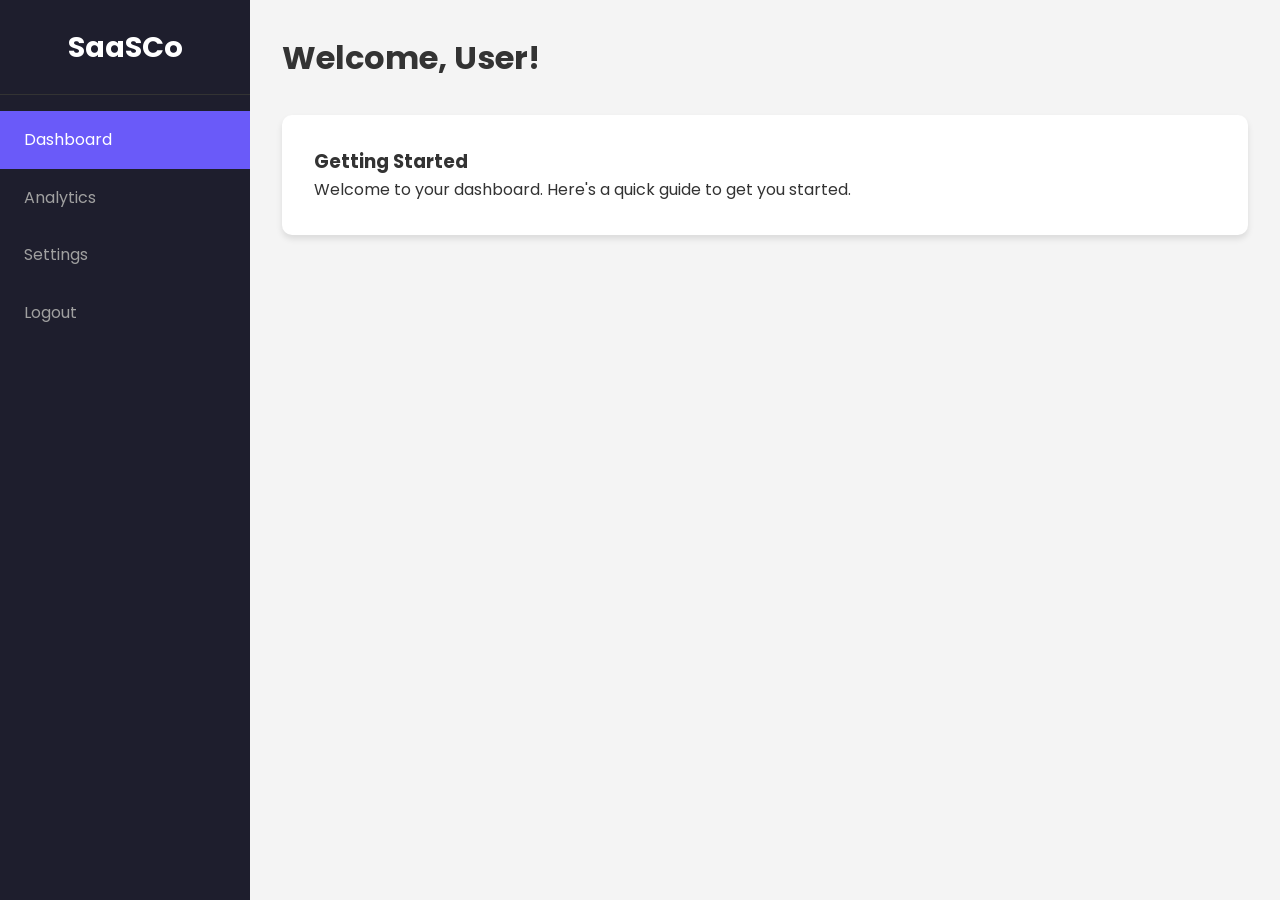
==== dashboard.html @ 93245f71 "feat: build modern saas landing page, dashboard, login and sign up with only html, css, and js" ====
<!DOCTYPE html>
<html lang="en">
<head>
    <meta charset="UTF-8">
    <meta name="viewport" content="width=device-width, initial-scale=1.0">
    <title>Dashboard - SaaSCo</title>
    <link rel="stylesheet" href="css/style.css">
</head>
<body>
    <div class="dashboard-layout">
        <aside class="sidebar">
            <div class="sidebar-header">
                <a href="index.html" class="logo">SaaSCo</a>
            </div>
            <nav class="sidebar-nav">
                <ul>
                    <li class="active"><a href="dashboard.html">Dashboard</a></li>
                    <li><a href="#">Analytics</a></li>
                    <li><a href="#">Settings</a></li>
                    <li><a href="login.html">Logout</a></li>
                </ul>
            </nav>
        </aside>
        <main class="main-content">
            <header class="main-content-header">
                <h2>Welcome, User!</h2>
            </header>
            <div class="content">
                <div class="card">
                    <h3>Getting Started</h3>
                    <p>Welcome to your dashboard. Here's a quick guide to get you started.</p>
                </div>
            </div>
        </main>
    </div>
    <script src="js/main.js"></script>
</body>
</html>
---- css/style.css ----
@import url('https://fonts.googleapis.com/css2?family=Poppins:wght@300;400;600;700&display=swap');

:root {
    --primary-color: #6a5af9;
    --secondary-color: #f7f7f7;
    --text-color: #333;
    --light-gray: #f4f4f4;
    --dark-gray: #555;
    --white: #fff;
    --font-family: 'Poppins', sans-serif;
}

* {
    box-sizing: border-box;
    margin: 0;
    padding: 0;
}

body {
    font-family: var(--font-family);
    line-height: 1.6;
    color: var(--text-color);
    background-color: var(--white);
}

.container {
    max-width: 1100px;
    margin: 0 auto;
    padding: 0 20px;
}

.main-header {
    background: var(--white);
    box-shadow: 0 2px 4px rgba(0,0,0,0.1);
    padding: 1rem 0;
    position: sticky;
    top: 0;
    z-index: 1000;
}

.main-header .container {
    display: flex;
    justify-content: space-between;
    align-items: center;
}

.logo {
    font-size: 1.8rem;
    font-weight: 700;
    color: var(--primary-color);
    text-decoration: none;
}

.main-nav ul {
    list-style: none;
    display: flex;
    align-items: center;
}

.main-nav ul li {
    margin-left: 2rem;
}

.main-nav ul li a {
    text-decoration: none;
    color: var(--dark-gray);
    font-weight: 600;
    transition: color 0.3s ease;
}

.main-nav ul li a:hover {
    color: var(--primary-color);
}

.btn {
    padding: 10px 20px;
    border-radius: 5px;
    text-decoration: none;
    font-weight: 600;
    transition: background-color 0.3s ease, color 0.3s ease;
}

.btn-primary {
    background-color: var(--primary-color);
    color: var(--white);
    border: 2px solid var(--primary-color);
}

.btn-primary:hover {
    background-color: #5a4af1;
}

.hero {
    background: linear-gradient(to right, #6a5af9, #d667d9);
    color: var(--white);
    text-align: center;
    padding: 100px 0;
}

.hero-content {
    max-width: 800px;
    margin: 0 auto;
}

.hero-title {
    font-size: 3.5rem;
    font-weight: 700;
    margin-bottom: 1rem;
}

.hero-subtitle {
    font-size: 1.2rem;
    font-weight: 300;
    margin-bottom: 2rem;
}

.btn-lg {
    padding: 15px 30px;
    font-size: 1.2rem;
}

.main-footer {
    background: var(--light-gray);
    color: var(--dark-gray);
    text-align: center;
    padding: 2rem 0;
    margin-top: 5rem;
}

/* Auth Pages */
.auth-container {
    display: flex;
    justify-content: center;
    align-items: center;
    min-height: 100vh;
    background-color: var(--light-gray);
}

.auth-form {
    background: var(--white);
    padding: 3rem;
    border-radius: 10px;
    box-shadow: 0 10px 25px rgba(0,0,0,0.1);
    width: 100%;
    max-width: 450px;
    text-align: center;
}

.auth-logo {
    margin-bottom: 1.5rem;
    display: inline-block;
}

.auth-title {
    font-size: 2rem;
    font-weight: 700;
    margin-bottom: 0.5rem;
}

.auth-subtitle {
    color: var(--dark-gray);
    margin-bottom: 2rem;
}

.form-group {
    margin-bottom: 1.5rem;
    text-align: left;
}

.form-group label {
    display: block;
    font-weight: 600;
    margin-bottom: 0.5rem;
}

.form-group input {
    width: 100%;
    padding: 12px 15px;
    border: 1px solid #ddd;
    border-radius: 5px;
    font-size: 1rem;
}

.btn-block {
    width: 100%;
    padding: 15px;
    font-size: 1.1rem;
}

.auth-switch {
    margin-top: 2rem;
    color: var(--dark-gray);
}

.auth-switch a {
    color: var(--primary-color);
    font-weight: 600;
    text-decoration: none;
}

/* Dashboard */
.dashboard-layout {
    display: flex;
    min-height: 100vh;
}

.sidebar {
    width: 250px;
    background: #1e1e2d;
    color: var(--white);
    display: flex;
    flex-direction: column;
}

.sidebar-header {
    padding: 1.5rem;
    text-align: center;
    border-bottom: 1px solid #333;
}

.sidebar-header .logo {
    color: var(--white);
}

.sidebar-nav ul {
    list-style: none;
    padding: 1rem 0;
}

.sidebar-nav ul li a {
    display: block;
    padding: 1rem 1.5rem;
    color: #a0a0a0;
    text-decoration: none;
    transition: background 0.3s ease, color 0.3s ease;
}

.sidebar-nav ul li.active a,
.sidebar-nav ul li a:hover {
    background: var(--primary-color);
    color: var(--white);
}

.main-content {
    flex: 1;
    background: var(--light-gray);
    padding: 2rem;
}

.main-content-header {
    margin-bottom: 2rem;
}

.main-content-header h2 {
    font-size: 2rem;
    font-weight: 700;
}

.card {
    background: var(--white);
    padding: 2rem;
    border-radius: 10px;
    box-shadow: 0 4px 6px rgba(0,0,0,0.1);
    transition: transform 0.3s ease, box-shadow 0.3s ease;
}

.card:hover {
    transform: translateY(-5px);
    box-shadow: 0 10px 20px rgba(0,0,0,0.1);
}
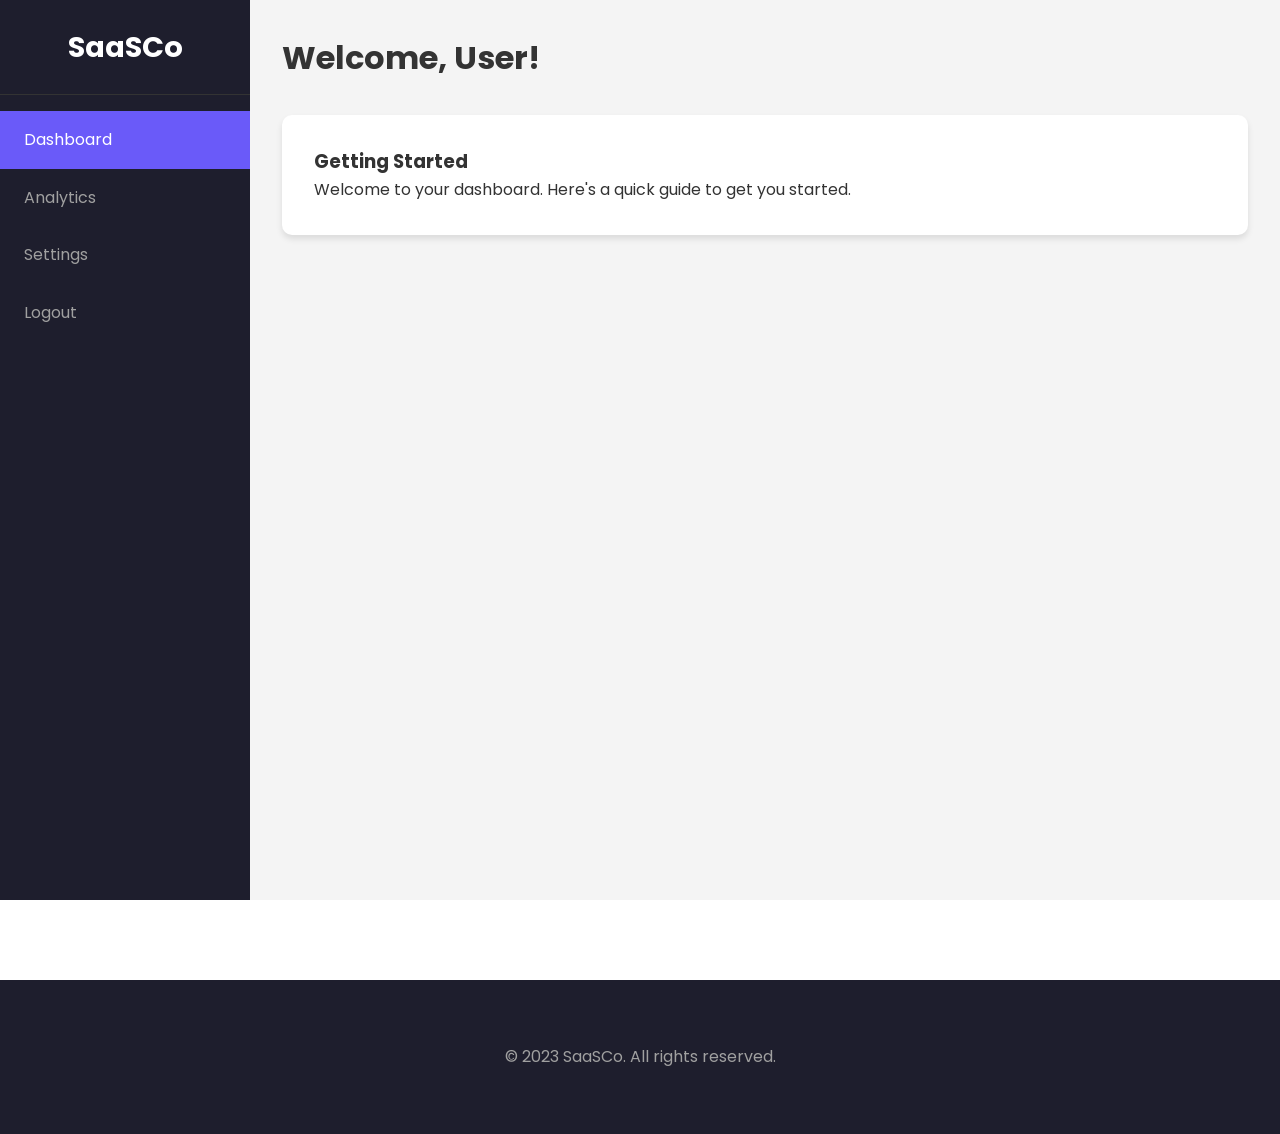
==== commit 59a62b32: "feat: add pricing section, standard footer, and social sign-up buttons" ====
--- a/dashboard.html
+++ b/dashboard.html
@@ -34,5 +34,10 @@
         </main>
     </div>
     <script src="js/main.js"></script>
+    <footer class="main-footer">
+        <div class="container">
+            <p>&copy; 2023 SaaSCo. All rights reserved.</p>
+        </div>
+    </footer>
 </body>
 </html>
--- a/css/style.css
+++ b/css/style.css
@@ -241,6 +241,91 @@
     color: var(--white);
 }
 
+/* Footer */
+.main-footer {
+    background: #1e1e2d;
+    color: #a0a0a0;
+    padding: 4rem 0;
+}
+
+.footer-content {
+    display: grid;
+    grid-template-columns: repeat(auto-fit, minmax(200px, 1fr));
+    gap: 2rem;
+    margin-bottom: 2rem;
+}
+
+.footer-column h4 {
+    color: var(--white);
+    font-size: 1.2rem;
+    margin-bottom: 1rem;
+}
+
+.footer-column ul {
+    list-style: none;
+}
+
+.footer-column ul li {
+    margin-bottom: 0.5rem;
+}
+
+.footer-column ul li a {
+    color: #a0a0a0;
+    text-decoration: none;
+    transition: color 0.3s ease;
+}
+
+.footer-column ul li a:hover {
+    color: var(--primary-color);
+}
+
+.footer-bottom {
+    text-align: center;
+    border-top: 1px solid #333;
+    padding-top: 2rem;
+}
+
+.auth-footer {
+    margin-top: 0;
+}
+
+.or-divider {
+    display: flex;
+    align-items: center;
+    text-align: center;
+    color: var(--dark-gray);
+    margin: 2rem 0;
+}
+
+.or-divider::before,
+.or-divider::after {
+    content: '';
+    flex: 1;
+    border-bottom: 1px solid #ddd;
+}
+
+.or-divider span {
+    padding: 0 1rem;
+}
+
+.social-signup .btn-social {
+    width: 100%;
+    margin-bottom: 1rem;
+    display: flex;
+    align-items: center;
+    justify-content: center;
+    padding: 12px;
+    font-size: 1rem;
+    border: 1px solid #ddd;
+    background: var(--white);
+    color: var(--text-color);
+}
+
+.social-signup .btn-social img {
+    width: 20px;
+    margin-right: 10px;
+}
+
 .main-content {
     flex: 1;
     background: var(--light-gray);
@@ -268,3 +353,78 @@
     transform: translateY(-5px);
     box-shadow: 0 10px 20px rgba(0,0,0,0.1);
 }
+
+/* Pricing Section */
+.pricing-section {
+    padding: 80px 0;
+    background: var(--light-gray);
+}
+
+.section-title {
+    text-align: center;
+    font-size: 2.5rem;
+    font-weight: 700;
+    margin-bottom: 4rem;
+}
+
+.pricing-cards {
+    display: grid;
+    grid-template-columns: repeat(auto-fit, minmax(300px, 1fr));
+    gap: 2rem;
+}
+
+.pricing-card {
+    background: var(--white);
+    padding: 2.5rem;
+    border-radius: 10px;
+    text-align: center;
+    box-shadow: 0 4px 6px rgba(0,0,0,0.1);
+    transition: transform 0.3s ease, box-shadow 0.3s ease;
+}
+
+.pricing-card:hover {
+    transform: translateY(-10px);
+    box-shadow: 0 15px 30px rgba(0,0,0,0.1);
+}
+
+.pricing-card.popular {
+    border: 2px solid var(--primary-color);
+    transform: scale(1.05);
+}
+
+.pricing-card h3 {
+    font-size: 1.8rem;
+    margin-bottom: 1rem;
+}
+
+.pricing-card .price {
+    font-size: 2.5rem;
+    font-weight: 700;
+    color: var(--primary-color);
+    margin-bottom: 1.5rem;
+}
+
+.pricing-card .price span {
+    font-size: 3.5rem;
+}
+
+.pricing-card ul {
+    list-style: none;
+    margin-bottom: 2rem;
+}
+
+.pricing-card ul li {
+    margin-bottom: 1rem;
+    color: var(--dark-gray);
+}
+
+.btn-secondary {
+    background: var(--white);
+    color: var(--primary-color);
+    border: 2px solid var(--primary-color);
+}
+
+.btn-secondary:hover {
+    background: var(--primary-color);
+    color: var(--white);
+}
